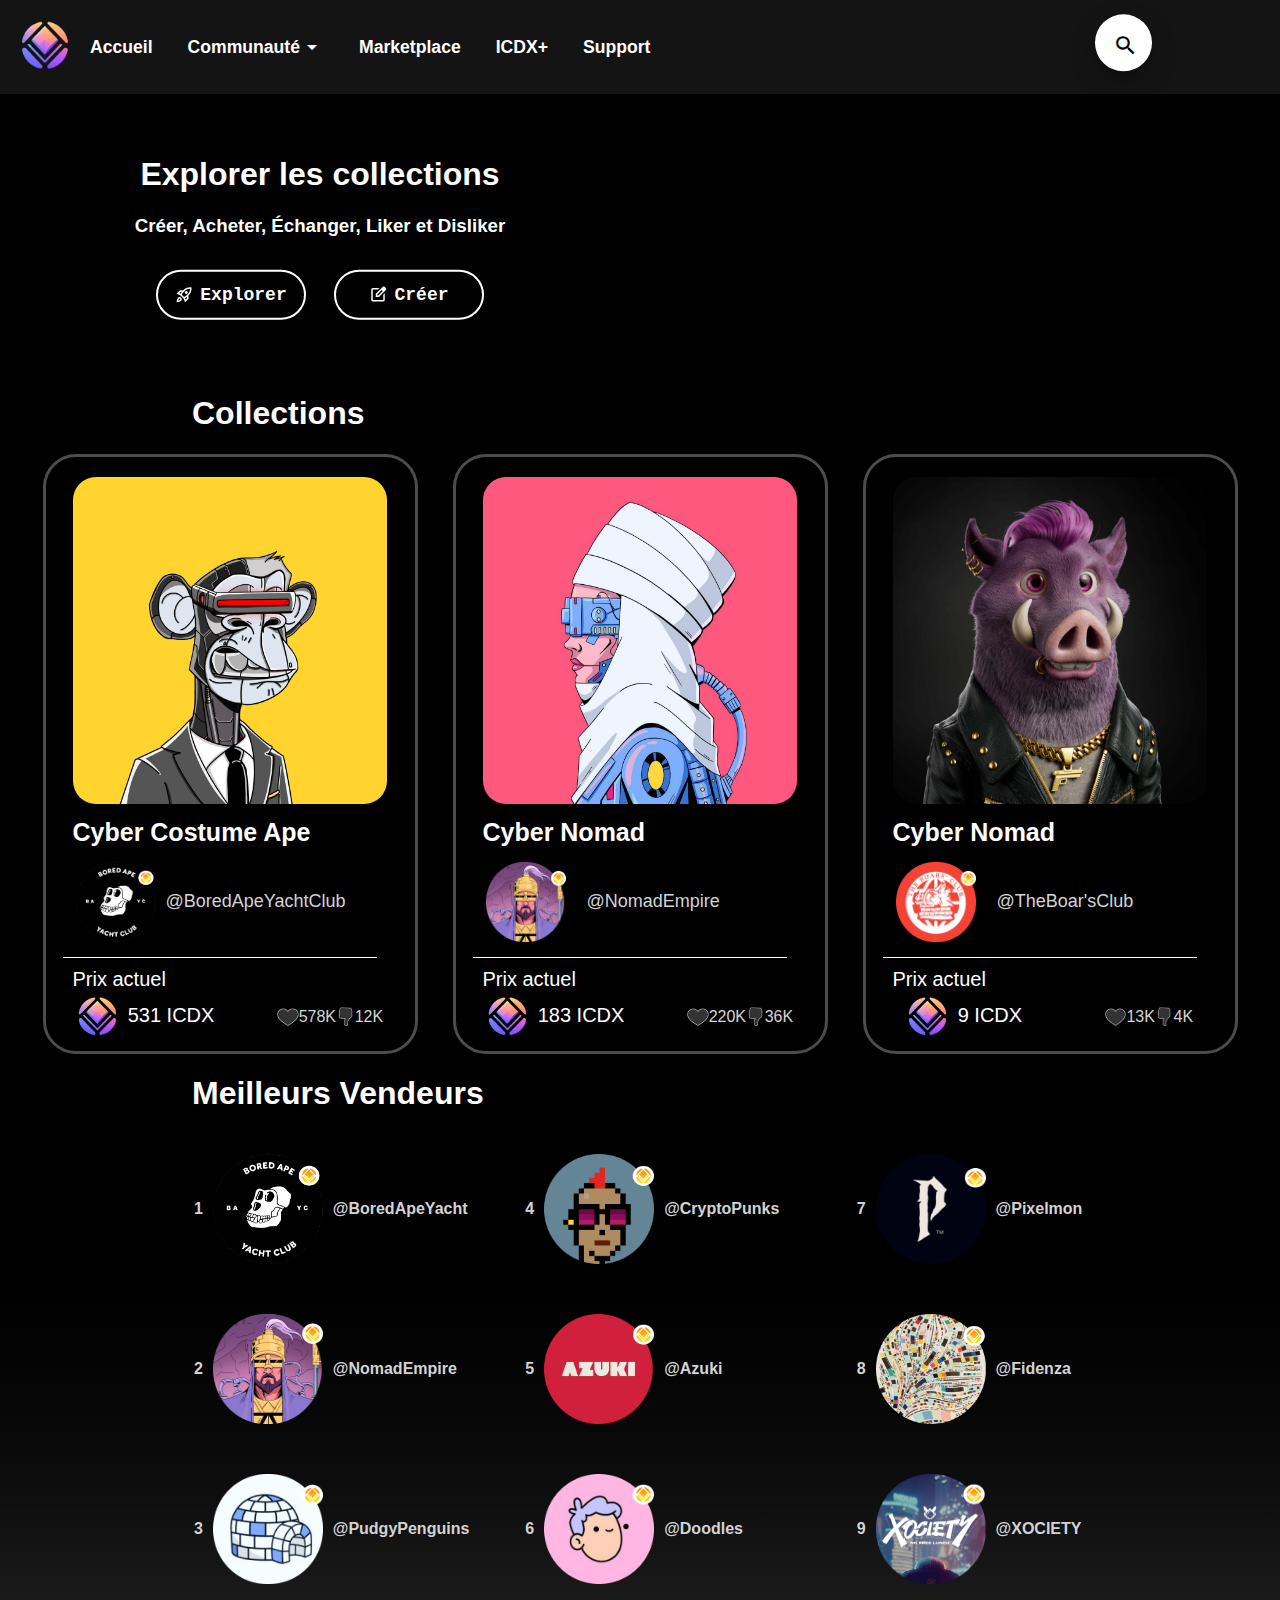
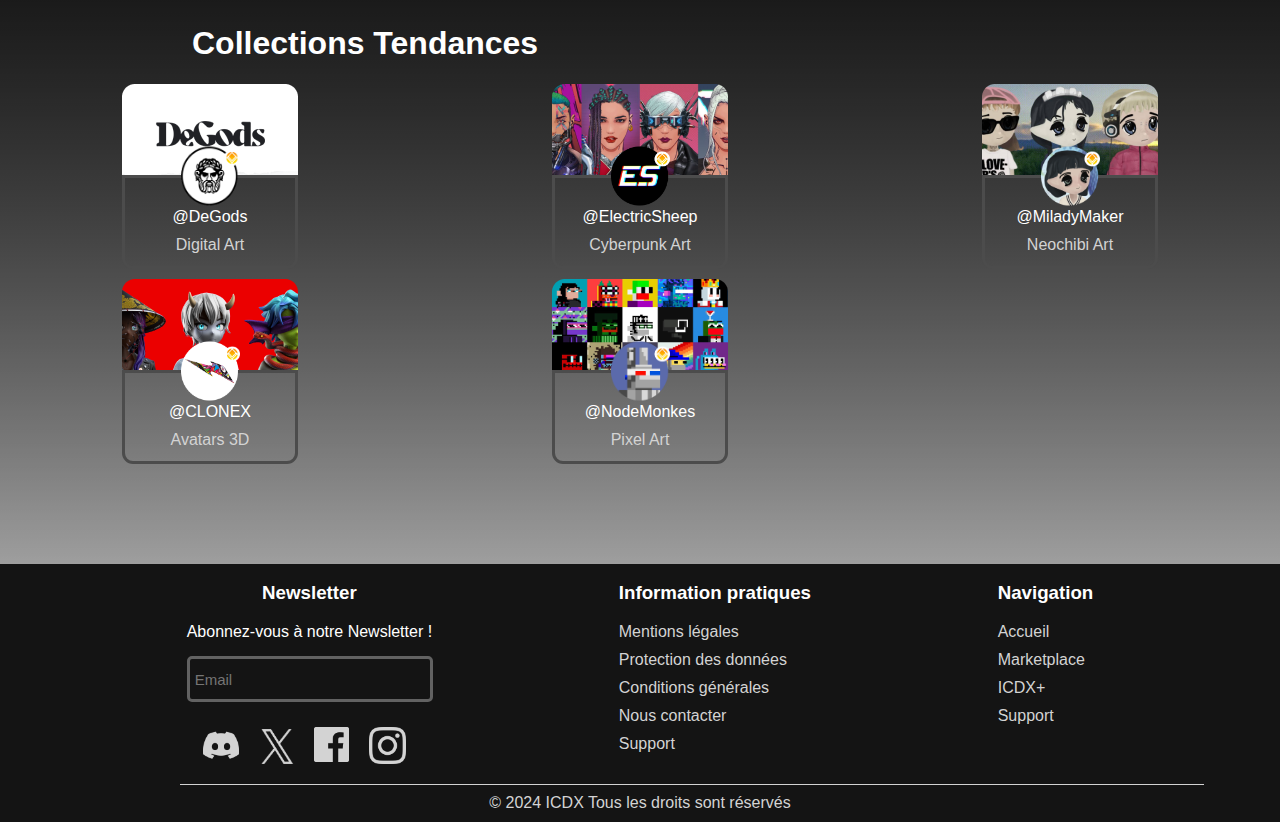
==== Marketplace.html @ ed49f135 "ICDX CODE" ====
<!DOCTYPE html>
<html lang="fr">

<head>
  <meta charset="UTF-8">
  <meta name="viewport" content="width=device-width, initial-scale=1.0">
  <title>ICDX Coin</title>
  <link rel="stylesheet" href="assets/css/Marketplace.css">
  <link href="https://fonts.googleapis.com/icon?family=Material+Icons" rel="stylesheet">
  <link rel="stylesheet"
    href="https://fonts.googleapis.com/css2?family=Material+Symbols+Outlined:opsz,wght,FILL,GRAD@20..48,100..700,0..1,-50..200" />
  <script src="assets/js/slider.js"></script>
  <script src="assets/js/dislike_like.js"></script>
  <script src="assets/js/vanilla-tilt.js"></script>


</head>

<body>

  

  <header class="background">
    <div class="background-flex">
      <img src="assets/img/logo.png" alt="menu hamburger" class="menu-hamburger">
      <div class="container_left">
        <a href="index.html">
        <img class="logocrypto1" src="assets/img/logocrypto.png" alt="logocrypto1">
        </a>
        <nav class="container_left-item">
          <a class="accueil" href="index.html">
            <p> Accueil </p>
          </a>
          <div class="dropdown">
            <a class="communauté" target="blank">Communauté
              <span class="material-icons dropdown_header_icon">
                arrow_drop_down
              </span>
            </a>
            <div class="dropdown-content">
              <div class="twitter-container logo-container">
                <img class="logoX" src="assets/img/x.svg" alt="logoX1">
                <a href="#" target="blank">
                  <span class="dropdown_text">Twitter</span>
                </a>
              </div>
              <div class="discord-container logo-container">
                <img class="logodiscord" src="assets/img/discord.svg" alt="discord1">
                <a href="#" target="blank">
                  <span class="dropdown_text">Discord</span>
                </a>
              </div>
            </div>
          </div>
          <a class="contacter" href="Marketplace.html">
            <p> Marketplace </p>
          </a>
          <a class="propos" href="ICDX+.html">
            <p> ICDX+ </p>
          </a>
          <a class="propos" href="support.html">
            <p> Support </p>
          </a>

        </nav>


      </div>
      <div class="container_right">
        <div class="box">
          <input type="text" placeholder="Rechercher...">
          <a href="#">
            <span class="material-icons logo_search">
              search
            </span>
          </a>
        </div>
      </div>
    </div>
    <nav class="navbar">
      <a href="#" class="logo"></a>
      <div class="nav-links">
        <ul class="nav-links-content">
          <li class="active"><a href="index.html">Accueil</a></li>
          <div class="line"></div>
          <li><a href="Marketplace.html">Marketplace</a></li>
          <div class="line"></div>
          <li><a href="ICDX+.html">ICDX+</a></li>
          <div class="line"></div>
          <li><a href="support.html">Support</a></li>
        </ul>
      </div>
    </nav>
  </header>







  <!-- <div class="video_market"></div>
   <div class="container_video"> <video class="polygon" src="assets/vid/low-poly_-_73592 (Original).mp4" autoplay loop></video> </div>
  <div class="videomarket_content"> </div>
    <h1> Explorer les collections </h1> 
    <p> Créer, Acheter, Echanger, Liker, Disliker c'est ce que vous chercher </p> -->



  <div class="container_video">
    <video class="video" src="assets/vid/low-poly_-_73592 (Original).mp4" autoplay loop></video>
    <div class="content_video">
      <h1 class="Explorer">Explorer les collections</h1>
      <h3>Créer, Acheter, Échanger, Liker et Disliker</h3>
      <div class="rocket_launcher logo_container">
        <button class="button_video"> <img class="logo_video" src="assets/img/rocket_launch.svg">
          <span class="rocket_launch_text"> Explorer </span>
          <button class="button_video"> <img class="logo_video" src="assets/img/create.svg"> <span
              class="rocket_launch_text"> Créer </span> </button>
      </div>
    </div>
  </div>




  <div class="section1"></div>
  <h1 class="section_text1">
    <span class="collection_text">Collections</span>
  </h1>



  <div class="overlay"></div>


  <div class="box_nft_main">
    <div class="box_nft">
      <img class="nft_ape" data-tilt src="assets/img/nftape.jpg">
      <h1 class="costume_ape"> Cyber Costume Ape </h1>
      <div class="icone_et_vendeur_icon">
        <img class="bored_ape_icon1" src="assets/img/boredapeyachtclub_icon.png">
        <div class="bored_ape_info">
          <a href="#">@BoredApeYachtClub</a>
        </div>
      </div>
      <div class="line"></div>
      <p class="price"> Prix actuel </p>
      <div class="prix_container">
        <div class="prix_content">
          <div class="prix_content2">
          <img class="etherum" src="assets/img/logocrypto.png">
          <p class="prix_font">531 ICDX</p>
        </div>
        </div>
        <div class="like_dislike">
          <img class="like2" src="assets/img/like.png">
          <p class="like_et_dislike"> 578K </p>
          <img class="dislike" src="assets/img/dislike.png">
          <p class="like_et_dislike"> 12K </p>
        </div>
      </div>
    </div>


    <div class="box_nft">
      <img class="nft_ape" data-tilt src="assets/img/nomad.jpg">
      <h1 class="costume_ape"> Cyber Nomad </h1>
      <div class="icone_et_vendeur_icon">
        <img class="bored_ape_icon" src="assets/img/nomadempire_icon.png">
        <div class="bored_ape_info">
          <a href="#">@NomadEmpire</a>
        </div>
      </div>
      <div class="line"></div>
      <p class="price"> Prix actuel </p>
      <div class="prix_container">
        <div class="prix_content2">
        <img class="etherum" src="assets/img/logocrypto.png">
        <p class="prix_font">183 ICDX</p>
      </div>
        <div class="like_dislike">
          <img class="like2" src="assets/img/like.png">
          <p class="like_et_dislike"> 220K </p>
          <img class="dislike" src="assets/img/dislike.png">
          <p class="like_et_dislike"> 36K </p>
        </div>
      </div>
    </div>
    <div class="box_nft">
      <img class="nft_ape" data-tilt src="assets/img/cochon.png">
      <h1 class="costume_ape"> Cyber Nomad </h1>
      <div class="icone_et_vendeur_icon">
        <img class="bored_ape_icon" src="assets/img/boarsclub_icon.png">
        <div class="bored_ape_info">
          <a href="#">@TheBoar'sClub</a>
        </div>
      </div>
      <div class="line"></div>
      <p class="price"> Prix actuel </p>
      <div class="prix_container">
        <div class="prix_content2">
        <img class="etherum" src="assets/img/logocrypto.png">
        <p class="prix_font">9 ICDX</p>
      </div>
        <div class="like_dislike">
          <img class="like2" src="assets/img/like.png">
          <p class="like_et_dislike"> 13K </p>
          <img class="dislike" src="assets/img/dislike.png">
          <p class="like_et_dislike"> 4K </p>
        </div>
      </div>
    </div>
  </div>
  <script src="https://code.jquery.com/jquery-3.7.1.js" integrity="sha256-eKhayi8LEQwp4NKxN+CfCh+3qOVUtJn3QNZ0TciWLP4="
    crossorigin="anonymous"></script>
  <script src="assets/js/tilt.jquery.js" type="text/javascript"></script>
  <script src="assets/js/overlay.js"></script>

  <div class="section1"></div>
  <h1 class="section_text">
    <span class="collection_text">Meilleurs Vendeurs</span>
  </h1>

  <div class="vendeur_container">
    <div class="vendeur_content">
      <div class="vendeur_numero">
        <span>1</span>
        <img class="vendeur_icon" src="assets/img/boredapeyachtclub_icon.png">
        <div class="vendeur_text">@BoredApeYacht</div>
      </div>
      <div class="vendeur_numero">
        <span>4</span>
        <img class="vendeur_icon" src="assets/img/Cryptopunks_icon.png">
        <div class="vendeur_text">@CryptoPunks</div>
      </div>
      <div class="vendeur_numero">
        <span>7</span>
        <img class="vendeur_icon" src="assets/img/Pixelmon_icon.png">
        <div class="vendeur_text">@Pixelmon</div>
      </div>
      <div class="vendeur_numero">
        <span>2</span>
        <img class="vendeur_icon" src="assets/img/iconnomadempire.png">
        <div class="vendeur_text">@NomadEmpire</div>
      </div>
      <div class="vendeur_numero">
        <span>5</span>
        <img class="vendeur_icon" src="assets/img/Azuki_icon.png">
        <div class="vendeur_text">@Azuki</div>
      </div>
      <div class="vendeur_numero">
        <span>8</span>
        <img class="vendeur_icon" src="assets/img/Fidenza_icon.png">
        <div class="vendeur_text">@Fidenza</div>
      </div>
      <div class="vendeur_numero">
        <span>3</span>
        <img class="vendeur_icon" src="assets/img/iglooicon.png">
        <div class="vendeur_text">@PudgyPenguins</div>
      </div>
      <div class="vendeur_numero">
        <span>6</span>
        <img class="vendeur_icon" src="assets/img/Doodles_icon.png">
        <div class="vendeur_text">@Doodles</div>
      </div>
      <div class="vendeur_numero">
        <span>9</span>
        <img class="vendeur_icon" src="assets/img/Xsociety_icon.png">
        <div class="vendeur_text">@XOCIETY</div>
      </div>
    </div>
  </div>

  <div class="section1"></div>
  <h1 class="section_text">
    <span class="collection_text">Collections Tendances</span>
  </h1>

  <div class="collection_tedance_main">
    <div class="collection_tendance">
      <div class="vendeur_bannière">
        <img src="assets/img/degods.png">
      </div>
      <img class="degods_icon" src="assets/img/degods_icon.png">
      <div class="vendeur_box">
        <a class="nom_vendeur" href="#">@DeGods</a>
        <p class="art">Digital Art</p>
      </div>
    </div>
    <div class="collection_tendance">
      <div class="vendeur_bannière">
        <img src="assets/img/ElectriSheep.png">
      </div>
      <img class="es_icon" src="assets/img/es_icon.png">
      <div class="vendeur_box">
        <a class="nom_vendeur" href="#">@ElectricSheep</a>
        <p class="art">Cyberpunk Art</p>
      </div>
    </div>
    <div class="collection_tendance">
      <div class="vendeur_bannière">
        <img src="assets/img/MildayMAKER.png">
      </div>
      <img class="milday_icon" src="assets/img/milday_icon.png">
      <div class="vendeur_box">
        <a class="nom_vendeur" href="#">@MiladyMaker</a>
        <p class="art">Neochibi Art</p>
      </div>
    </div>
    <div class="collection_tendance">
      <div class="vendeur_bannière">
        <img src="assets/img/CLONEX.png">
      </div>
      <img class="CLONEX_icon" src="assets/img/clonex_icon.png">
      <div class="vendeur_box">
        <a class="nom_vendeur" href="#">@CLONEX</a>
        <p class="art">Avatars 3D </p>
      </div>
    </div>
    <div class="collection_tendance">
      <div class="vendeur_bannière">
        <img src="assets/img/nodemonkes-ft-img 1.png">
      </div>
      <img class="node_icon" src="assets/img/node_icon.png">
      <div class="vendeur_box">
        <a class="nom_vendeur" href="#">@NodeMonkes</a>
        <p class="art">Pixel Art</p>
      </div>

    </div>
  </div>

  <script src="assets/js/hamburger.js"></script>


  <footer>
    <div class="container_footer">
      <div class="footer-content">
        <h3> Newsletter </h3>
        <p class="newsletter-text">Abonnez-vous à notre Newsletter !</p>
        <div class="section_box_nft">
          <span class="email_container">
            <img src="assets/img/send_arrow.png" class="send_arrow">
              <input class="email_text" type="text" placeholder="Email">
          </span> 
          <div class="logo_footer">
            <img class="logo_discord_footer" src="assets/img/logodiscord2.png">
            <img class="logo_X_footer" src="assets/img/logoX2.png">
            <img class="logo_facebook_footer" src="assets/img/iconmonstr-facebook-6-240.png">
            <img class="logo_instagram_footer" src="assets/img/iconmonstr-instagram-11-240.png">
          </div>
        </div>
      </div>
      <div class="footer-content">
        <h3> Information pratiques </h3>
        <ul class="footer_liste">
          <li> Mentions légales </li>
          <li> Protection des données </li>
          <li> Conditions générales </li>
          <li> Nous contacter </li>
          <li> Support</li>
        </ul>
      </div>
      <div class="footer-content">
        <h3 class="Navigation"> Navigation </h3>
        <ul class="footer_liste">
          <li> <a class="A" href="index.html">Accueil </a> </li>
          <li> <a class="M" href="Marketplace.html">Marketplace </a> </li>
          <li> <a class="I" href="ICDX+.html">ICDX+</a></li>
          <li> <a class="S" href="support.html">Support </a></li>
        </ul>
      </div>
    </div>

    <div class="bottom-divider"></div>
    <div class="copyright">
      <p> © 2024 ICDX Tous les droits sont réservés </p>
    </div>

  </footer>


</body>


<script src="assets/js/compteur.js"></script>

</html>
---- assets/css/Marketplace.css ----
html,
body {
  margin: 0;
  padding: 0;
  background: linear-gradient(to bottom, #000000, #000000, #00000000);
}

a {
  text-decoration: none;
  color: white
}

* {
  /*box-shadow: 0 0 0 3px red inset;*/
}


p {
  margin: 0;
}

.background {
  background-color: #141414;
  display: flex;
  justify-content: center;
  white-space: nowrap;

}

.email_container {
  position: relative;
}

.send_arrow {
  position: absolute;
  right: 5px;
  top: 50%;
  left: 85%;
  width: 10%;
  transform: translateY(-50%);
  cursor: pointer;
  display: none;
}



.background:hover {
  background-color: #141414;
  display: flex;
  justify-content: center;
  white-space: nowrap;

}

.prix_content2 {
  display: flex;
  align-items: center;
}

.background-flex {
  display: flex;
  width: 1436px;
  align-items: center;
}

.container_left {
  display: flex;
  align-items: center;
  padding: 20px 0px 20px 20px;
}


.container_left-item {
  cursor: pointer;
  gap: 35px;
  display: flex;
  text-decoration: none;
  color: #ffffff;
  font-family: "coolvetica rg", sans-serif;
  font-size: 1.1em;
  display: flex;
  justify-content: center;
  align-items: center;
  font-weight: bold;
  padding-left: 20px;

}




.container_right {
  display: flex;
  justify-content: flex-end;
  position: absolute;
  /* Positionnement absolu par rapport à son parent */
  right: 10%;
  /* Alignez le côté droit de la boîte avec le côté droit de son parent */
  top: 0%;
  /* Alignez le centre vertical de la boîte avec le centre vertical de son parent */
  transform: translateY(25%);
  /* Ajustez pour centrer verticalement */
}

.container_right2 {
  display: flex;
  justify-content: flex-end;
  position: absolute;
  /* Positionnement absolu par rapport à son parent */
  right: 10%;
  /* Alignez le côté droit de la boîte avec le côté droit de son parent */
  top: 0%;
  /* Alignez le centre vertical de la boîte avec le centre vertical de son parent */
  transform: translateY(50%);
}

.accueil:hover {
  background-color: white;
  color: black;
  border-radius: 0.5em;
  padding: 10px 10px 10px 10px;
  transition: 0.1s;
}

.contacter:hover {
  background-color: white;
  color: black;
  border-radius: 0.5em;
  padding: 10px 10px 10px 10px;
  transition: 0.1s;
}

.partenaires:hover {
  background-color: white;
  color: black;
  border-radius: 0.5em;
  padding: 10px 10px 10px 10px;
  transition: 0.1s;
}

.propos:hover {
  background-color: white;
  color: black;
  border-radius: 0.5em;
  padding: 10px 10px 10px 10px;
  transition: 0.1s;
}

.communauté {
  display: flex;
  align-items: center;
}

/* 
.container {
  display: flex;
  align-items: center;
  justify-content: center; 
  max-width: 1536px;
} */


.logocrypto1 {
  width: 50px;
  height: 50px;
}


.logoX {
  display: flex;
  cursor: pointer;
  width: 15px;
  height: 15px;
}

.logodiscord {
  display: flex;
  cursor: pointer;
  width: 20px;
  height: 20px;
}

.nav {
  margin: auto;
}

.menu {
  padding: 0;
  list-style: none;
  display: flex;
  justify-content: start;
  margin: 0;
  display: none;
}

.menu_item {
  /* Menu Design*/
  margin: 35px 10px;
  /* Ajoute une marge supérieure pour descendre les éléments <li> */
  background: #ffa77b;
  border-radius: 0.9em;
  cursor: pointer;
  display: flex;
}



/* The container <div> - needed to position the dropdown content */
.dropdown {
  position: relative;
  display: flex;
  justify-content: center;
}

/* Dropdown Content (Hidden by Default) */
.dropdown-content {
  display: none;
  top: 20px;
  position: absolute;
  background-color: #f9f9f9;
  width: 100%;
  box-shadow: 0px 8px 16px 0px rgba(0, 0, 0, 0.2);
  z-index: 1;
  right: 0;
  padding: 1px;
  opacity: 0;
  /* Ajout de l'opacité initiale à 0 */
  animation: dropdown 0.4s ease-in-out;
}



/* Links inside the dropdown */
.dropdown-content a {
  color: black;
  padding: 12px 16px;
  text-decoration: none;
  font-family: "coolvetica rg", sans-serif;
  display: block;
}

/* Change color of dropdown links on hover */
.dropdown-content a:hover {
  border-radius: 1em;
  text-emphasis: none;
  justify-content: center;
}

/* Show the dropdown menu on hover */
.dropdown:hover .dropdown-content {
  display: block;
  border-radius: 1em;

  opacity: 1
}

@keyframes dropdown {
  0% {
    opacity: 0;
  }

  50% {
    opacity: 0.5;
  }

  100% {
    opacity: 1;
  }
}



.dropdown_header_icon {
  /* flèche déroulant "Communauté */
  font-size: 20px;
  position: relative;
  right: 0%;
  transform: rotate(0deg);
  transition: 0.2s ease-in-out all;
}

.communauté:hover .dropdown_header_icon {
  transform: rotate(180deg);
}

.communauté:hover .dropdown {
  display: block;

}

.communauté a {
  display: flex;
}

.box {
  display: flex;
  align-items: center;
  background: #ffffff;
  border-radius: 30px;
  box-shadow: 0 10px 25px rgba(0, 0, 0, 0.3);
  padding: 9px 14px;
}

.box2 {
  display: flex;
  align-items: center;
  border-radius: 30px;
  display: none;
}


.box2 a .material-symbols-outlined {
  font-size: 40px;

}

.box:hover input {
  width: 250px;
  font-size: 15px;

}

input {
  border: none;
  outline: none;
  color: white;
  font-size: 15px;
}


.box input {
  width: 0;
  outline: none;
  border: none;
  font-weight: 500;
  transition: 0.8s;
  background: transparent;
}

.box a .material-icons {
  color: #000000;
  font-size: 25px;
  padding-top: 10px
}

/* Supprimez les classes logo-container, discord-container et twitter-container */

/* Ajoutez ces styles pour aligner les éléments à l'intérieur de chaque div */
.twitter-container,
.discord-container {
  display: flex;
  align-items: center;
}


/*.twitter-container .dropdown_text,
.discord-container .dropdown_text {
  margin-right: 25px; 
} 
*/

.twitter-container .dropdown_text,
/* Pour centrer verticalement le texte */
.discord-container .dropdown_text {
  display: flex;
  align-items: center;
  font-family: "coolvetica rg", sans-serif;
  font-size: 14px;
  color: black;
  font-weight: bold;
}


.twitter-container:hover {
  background: rgb(223, 223, 223);
  border: transparent;
  border-radius: 1em;
}

.discord-container:hover {
  background: rgb(223, 223, 223);
  border: transparent;
  border-radius: 0.9em;
}




.logo-container {
  display: flex;
  align-items: center;
  justify-content: center;
  transition: 0.3s;
}



.container_video {
  height: 280px;
  position: relative;
}

.video {
  width: 100%;
  height: 100%;
  object-fit: cover;
}

.content_video {
  position: absolute;
  top: 50%;
  left: 25%;
  transform: translate(-50%, -50%);
  color: rgb(0, 0, 0);
  text-align: center;
  width: 100%;

}

h1 {
  font-family: "coolvetica rg", sans-serif;
  color: white;

}

h3 {
  font-family: "coolvetica rg", sans-serif;
  color: white;
}


.rocket_launcher {
  align-items: center;
  justify-content: center;
  display: flex;
}

.button_video {
  border-radius: 100px;
  background: transparent none repeat scroll 0 0;
  border: 2px solid white;
  outline: none;
  color: black;
  height: 50px;
  width: 150px;
  font-family: "coolvetica rg", monospace;
  font-size: 20px;
  cursor: pointer;
  font-weight: bold;
  margin: 14px;
  transition: background-color 0.3s ease, border-color 0.3s ease;
  position: relative;
}

.button_video:hover {
  background: linear-gradient(150deg, #be59f6 0%, #6671ff 100%);
  border: 2px solid transparent;
}



.rocket_launch_text {
  align-items: center;
  justify-content: center;
  font-size: 18px;
  color: white;
}


.logo_video {
  width: 18px;
  cursor: pointer;
  vertical-align: middle;
  filter: invert(95%) sepia(0%) saturate(0%) hue-rotate(184deg) brightness(104%) contrast(104%);
  margin: 0px -5px 0px 0px;
}


/* adresse nft: https://i.seadn.io/s/raw/files/7a85d37759b6765a728412ccf6158a48.gif?auto=format&dpr=1&w=1920 */







.material-symbols-outlined {
  color: #fff;
  font-variation-settings:
    'FILL' 0,
    'wght' 400,
    'GRAD' 0,
    'opsz' 24
}



.section_text {
  display: flex;
  align-items: center;
  /* Pour aligner le texte et les icônes verticalement */
  margin-left: 15%;
  /* Ajustez la marge gauche selon vos préférences */
}

.section_text1 {
  display: flex;
  align-items: center;
  /* Pour aligner le texte et les icônes verticalement */
  margin-left: 15%;
  /* Ajustez la marge gauche selon vos préférences */
}

.collection_text {
  color: #ffffff;
  text-align: center;

}

.arrow_icon {
  margin-left: 965px;
  display: none;
}



.material-symbols-outlined {
  font-size: 24px;
  /* margin-left: 10px; */
  /* margin-top: 5px; */
  color: #fff;
  cursor: pointer;
}



.material-symbols-outlined:hover {
  color: #6671ff;
}

.box_nft_main {
  display: flex;
  background-color: #333333;
  flex-direction: row;
  justify-content: flex-start;
  gap: 35px;
  margin: 0px 0px 0px 280px;
}

.box_nft {
  max-width: 503px;
  height: 600px;
  width: 375px;
  border: 3px solid #4c4c4c;
  box-sizing: border-box;
  border-radius: 33px;
  text-align: center;
}



#box_nft {
  perspective: 15px;
}

#empty_box {
  transition: transform 0.5s;
  -webkit-transition: transform 0.5s;
}

#box_nft:hover {
  cursor: pointer;
}

.dropbtn {
  background-color: #141414;
  color: white;
  padding: 16px;
  font-size: 16px;
  border: none;
  cursor: pointer;
  display: none;
}


.empty_box {
  width: 100%;
  height: 100%;
  border: 3px solid #4c4c4c;
  box-sizing: border-box;
  border-radius: 33px;
  display: flex;
  flex-direction: column;
  align-items: baseline;
  justify-content: flex-start;
}

.empty_box2 {
  width: 100%;
  height: 100%;
  border: 3px solid #4c4c4c;
  box-sizing: border-box;
  border-radius: 33px;
  display: flex;
  flex-direction: column;
  align-items: baseline;
  justify-content: flex-start;
}

.empty_box3 {
  width: 100%;
  height: 100%;
  border: 3px solid #4c4c4c;
  box-sizing: border-box;
  border-radius: 33px;
  display: flex;
  flex-direction: column;
  align-items: baseline;
  justify-content: flex-start;
}

.nft_ape {
  height: 55%;
  width: 85%;
  border-radius: 23px;
  transform-style: preserve-3d;
  margin: 20px 0px 0px 0px;
}

.nft_ape:hover {
  transform: translateZ(20px) scaleY(1);
  transform-style: preserve-3d;
}



.costume_ape {
  margin: 10px 0px 15px 27px;
  font-size: 25px;
  font-family: "coolvetica rg", sans-serif;
  display: flex;
}


.icone_et_vendeur_icon {
  display: flex;
  padding: 0px 0px 15px 30px;
  /* gap: 0px; */
  /* align-content: center; */
  /* flex-direction: row; */
}

.bored_ape_icon1 {
  height: 80px;
  width: 80px;
  padding: 0px 10px 0px 0px;
}

.bored_ape_icon {
  height: 80px;
  width: 80px;
  margin: 0px 21px 0px 0px;
}


.bored_ape_info {
  display: flex;
  align-items: center;
  margin-left: 0px;
  /* Ajustez la marge à votre convenance */
}

.bored_ape_info a {
  text-decoration: none;
  color: #D3D3D3;
  font-family: "coolvetica rg", sans-serif;
  font-size: 18px;
  /* Ajustez la taille de la police à votre convenance */
}

.bored_ape_info a:hover {
  color: #6671ff;
}

.line {
  height: 1px;
  width: 312px;
  background-color: #ffffff;
  margin: 15px 0px 10px 0px;
  position: relative;
  left: 0;
  right: 0;
  width: 85%;
  display: flex;
  margin: 0 auto;
  justify-content: center;
}

.price {
  font-size: 20px;
  color: white;
  font-family: "coolvetica rg", sans-serif;
  margin: 10px 0px 15px 27px;
  display: flex;
}

.prix_container {
  display: flex;
  align-items: center;
  justify-content: space-around;
  margin: -10px 0px 0px 0px;
}

.prix_font {
  font-family: "coolvetica rg", sans-serif;
  font-size: 20px;
  color: white;
}

.etherum {
  height: 40px;
  padding: 0px 10px 0px 0px;
}

.etherum2 {
  height: 40px;
  padding: 0px 10px 0px 0px;
}

.prix_content {
  display: flex;
  align-items: center;
}


.boredape_seller_icon {
  height: 110px;
  width: 110px;
  padding: 0px 10px 0px 10px;
}

.like_dislike {
  display: flex;
  align-items: flex-end;
}



.like_et_dislike {
  color: #D3D3D3;
  font-family: "coolvetica rg", sans-serif;
}

.like_et_dislike1 {
  color: #D3D3D3;
  font-family: "coolvetica rg", sans-serif;
}

.like {
  height: 20px;
  margin: 0px 2px 1px 65px;
  cursor: pointer;
}

.like1 {
  height: 20px;
  margin: 0px 2px 1px 30px;
  cursor: pointer;
}

.like2 {
  height: 20px;
  /* margin: 0px 2px 1px 80px; */
  cursor: pointer;
}


.like3 {
  height: 20px;
  margin: 0px 2px 1px 50px;
  cursor: pointer;
}


.dislike {
  height: 20px;
  margin: 0px 2px 0px 2px;
  cursor: pointer;
}


.vendeur_icon {
  height: 110px;
  width: 110px;
  padding: 0px 10px 0px 10px;
}


.vendeur_text {
  color: #D3D3D3;
  font-family: "coolvetica rg", sans-serif;
  font-size: 16px;
  /* width: 56px; */
  text-align: center;
}


.vendeur_text:hover {
  cursor: pointer;
  color: #6671ff;
}


.vendeur_content {
  display: grid;
  grid-template-columns: repeat(3, 1fr);
  gap: 10px;
  margin: 0 auto;
}



.vendeur_numero {
  display: flex;
  text-align: center;
  color: #D3D3D3;
  font-weight: bold;
  font-family: "coolvetica rg", sans-serif;
  height: 150px;
  margin: 0px 0px 0px 46px;
  align-items: center;
  /* flex-direction: row;*/
}

.vendeur_container {
  display: flex;
  /* gap: 20px; */
  /* margin: 0px 0px 0px 0px; */
  justify-content: space-around;
}


.collection_tedance_main {
  display: flex;
  justify-content: center;
  /* Pour centrer horizontalement */
  align-items: center;
  /* Pour centrer verticalement */
  padding: 0px 0px 100px 0px;
}

.collection_tendance {
  position: relative;
  display: flex;
  flex-direction: column;
  /* Pour placer les éléments en colonne */
  align-items: center;
  /* Pour centrer horizontalement */
  margin: 0 52px;
}



.vendeur_box {
  border: 3px solid #4c4c4c;
  height: 88px;
  width: 170px;
  border-bottom-right-radius: 11px;
  border-bottom-left-radius: 11px;
  margin-top: -15px;
}

.vendeur_bannière {
  margin-bottom: 10px;
  /* Ajouter de l'espace en dessous de vendeur_bannière */
}

.degods_icon {
  position: absolute;
  height: 59px;
  width: 59px;
  top: 189%;
  top: 50%;
  transform: translateY(-50%);
}

.es_icon {
  position: absolute;
  height: 59px;
  width: 59px;
  top: 50%;
  transform: translateY(-50%);
}

.milday_icon {
  position: absolute;
  height: 59px;
  width: 59px;
  top: 50%;
  transform: translateY(-50%);
}

.CLONEX_icon {
  position: absolute;
  height: 59px;
  width: 59px;
  top: 50%;
  transform: translateY(-50%);
}

.node_icon {
  position: absolute;
  height: 59px;
  width: 59px;
  top: 50%;
  transform: translateY(-50%);
}

.nom_vendeur {
  font-family: "coolvetica rg", sans-serif;
  display: flex;
  justify-content: center;
  flex-direction: row;
  margin: 30px 0px 10px 0px;
  color: white;
}

.nom_vendeur:hover {
  color: #6671ff;
}

.art {
  font-family: "coolvetica rg", sans-serif;
  display: flex;
  justify-content: center;
  flex-direction: row;
  color: #D3D3D3;
}



.bottom-divider {
  position: absolute;
  left: 180px;
  width: 80%;
  height: 1px;
  background-color: #D3D3D3;
  justify-content: center;
  align-items: center;
  display: flex;
}




.empty_box_footer input {
  width: 100%;
  height: 45px;
  border: none;
  /* Supprime la bordure */
  border-radius: 5px;
  background-color: transparent;
  /* Rend le fond transparent */
  color: white;
  /* Couleur du texte */
  padding-left: 10px;
  /* Ajoute un peu de marge à gauche pour l'alignement */
}

footer {
  background-color: #141414
    /* Couleur de fond bleue */
}


.container_footer {
  display: flex;
  flex-direction: row;
  align-items: flex-start;
  justify-content: space-evenly;
  padding: 0px 0px 15px 0px;
}

.footer-content {
  font-family: "coolvetica rg", sans-serif;
  color: white;
  text-align: center;
}


.footer-content ul {
  text-align: center;
}

.footer_liste a {
  color: #D3D3D3;
}



.footer_liste {
  font-family: "coolvetica rg", sans-serif;
  color: #D3D3D3;
  padding: 0;

}

.footer_liste2 li {
  margin-bottom: 0px;
  /* Ajoute une marge en bas de chaque élément de liste pour l'espacement vertical */
}


.footer_liste li {
  width: auto;
  text-align: center;
  list-style-type: none;
  /* Supprime les puces des listes */
  position: relative;
  margin-top: 10px;
  display: flex;
}

.A:hover {
  text-decoration: underline;
}

.M:hover {
  text-decoration: underline;
}

.I:hover {
  text-decoration: underline;
}

.S:hover {
  text-decoration: underline;
}


.logo_footer {
  margin-top: 25px;
  display: flex;
  /* Utilisez flexbox pour aligner les icônes horizontalement */
  justify-content: center;
  /* Centrez les icônes horizontalement */
}


.logo_discord_footer,
.logo_X_footer,
.logo_facebook_footer,
.logo_instagram_footer {
  margin: 0 15px 0 5px;
}


.email_text {
  border: transparent;
  outline: none;
  border: 3px solid #626262;
  background-color: transparent;
  border-radius: 5px;
  /* opacity: 20%; */
  width: 96%;
  height: 40px;
  font-size: 15px;
  padding: 0px 0px 0px 5px;
}



.logo_discord_footer {
  height: 40px;
  color: white;
  cursor: pointer;
}

.logo_X_footer {
  height: 35px;
  width: 35px;
  color: white;
  cursor: pointer;
  margin-top: 2px;
}

.logo_facebook_footer {
  height: 35px;
  width: 35px;
  color: white;
  cursor: pointer;
}

.logo_instagram_footer {
  height: 37px;
  color: white;
  cursor: pointer;
}

.copyright {
  font-family: "coolvetica rg", sans-serif;
  color: #D3D3D3;
  text-align: center;
  padding: 10px 0px 10px 0px;

}

.overlay {
  position: fixed;
  top: 0;
  left: 0;
  width: 100%;
  height: 100%;
  background-color: rgba(0, 0, 0, 0.5);
  /* Couleur semi-transparente */
  display: none;
  /* Par défaut, caché */
}

.newsletter-text {
  margin: 0px 0px 15px 0px;
}

.navbar {
  width: 100%;
  position: absolute;
  padding: 50px;
  display: flex;
  justify-content: space-between;
  box-sizing: border-box;
  align-items: center;
  display: none;
}

.navbar a {
  list-style-type: none;
  display: none;

}

.navbar {
  font-size: 2em;
  font-weight: bold;
}

.logo {
  display: none;
}



.navbar .nav-links ul {
  display: flex;
}

.navbar .nav-links ul li {
  margin: 0 25px;
}

.navbar .nav-links ul li.active a {
  color: white;
  font-weight: 500;
  font-family: "coolvetica rg", sans-serif;
}

.navbar .nav-links ul li a {
  color: white;
  font-weight: 500;
  margin: 0px 0px 0px 0px;
  font-family: "coolvetica rg", sans-serif;
}

.nav-links-content {
  list-style-type: none;
  padding: 0px;
}

.navbar .menu-hamburger {
  display: none;
  position: absolute;
  left: 250px;
  top: 50px;
  width: 35px;
}

.menu-hamburger {
  display: none;
}





@media only screen and (max-width: 1023px) {

  .Explorer {
    font-size: 25px;
  }

  .send_arrow {
    display: block;
  }

  .section_text {
    display: flex;
    margin-left: 0%;
  }

  .collection_text {
    color: #ffffff;
    /* text-align: center; */
    font-size: 27.4px;
    margin: 0 auto;
  }

  .container_left {
    display: flex;
    align-items: center;
    gap: 15px;
    /* Ajout d'un espacement entre les éléments de la navigation */
    padding: 20px;
  }

  .container_left-item {
    margin: 0;
    /* Suppression de la marge pour un alignement plus propre */
    padding: 10px;
    /* Ajout d'un espace intérieur pour une meilleure lisibilité */
    display: none;
  }

  .container_right {
    display: none;
    /* Cacher la partie droite de la navigation */
  }

  .container_footer {
    display: flex;
    flex-direction: column;
    padding: 0px 0px 0px 0px;
    align-items: center;
}


  .Navigation {
    padding: 0px 100px 0px 0px;
  }

  .prix_content {}



  .box2 {
    display: flex;
    justify-content: center;
    flex-direction: center;
  }

  .material-symbols-outlined {
    background-color: transparent;
    color: red;
    padding: 0;
    font-size: 1.5rem;
    border: none;
    cursor: pointer;
    position: relative;
    text-transform: uppercase;
  }

  .dropdown-content {
    display: none;
    position: absolute;
    background-color: var(--color2);
    /* Assurez-vous de définir la couleur appropriée */
    min-width: 160px;
    box-shadow: 0px 8px 16px 0px rgba(0, 0, 0, 0.2);
    z-index: 1;
    top: 100%;
    /* Ajustement de la position verticale */
    right: 0;
    /* Alignement à droite */
  }

  .dropdown-content a {
    color: red;
    padding: 12px 16px;
    text-decoration: none;
    display: block;
  }

  .dropdown-content a:hover {
    background-color: var(--color1);
  }

  .box2:hover .dropdown-content {
    display: block;
  }

  .content_video {
    top: 50%;
    /* Centrage vertical */
    left: 50%;
    /* Centrage horizontal */
    transform: translate(-50%, -50%);
    /* Centrage horizontal et vertical */
    position: absolute;
  }

  .box_nft_main {
    display: flex;
    flex-direction: column;
    gap: 35px;
    align-items: center;
    margin: 0px 0px 0px 0px;
    background: linear-gradient(to bottom, #000000, #000000, #00000000);
  }

  .section_text1 {
    display: flex;
    align-items: center;
    margin-left: 0%; 
    justify-content: center;
}

  .box_nft {
    max-width: 503px;
    /* height: 600px; */
    /* width: 375px; */
    border-radius: 20px;
  }


  .arrow_icon {
    display: none;
  }


  .vendeur_container {
    display: flex;
    margin-left: 0px;
    justify-content: center;
  }

  .vendeur_numero {
    /* display: flex; */
    /* text-align: center; */
    /* align-items: center; */
    /* justify-content: center; */
    color: #D3D3D3;
    font-weight: bold;
    font-family: "coolvetica rg", sans-serif;
    margin: 0px 0px 0px 0px;
    /* height: 150px; */
  }

  .vendeur_text {
    color: #D3D3D3;
    /* font-family: "coolvetica rg", sans-serif; */
    /* font-size: 16px; */
    /* width: 56px; */
    /* text-align: center; */
  }

  .collection_tedance_main {
    display: grid;
    justify-content: center;
    align-items: center;
    padding: 0px 0px 100px 0px;
    gap: 20px;
  }

  .vendeur_content {
    display: grid;
    grid-template-columns: repeat(1, 1fr);
    gap: 10px;
  }

  .bottom-divider {
    position: relative;
    left: 0;
    right: 0;
    width: 80%;
    display: flex;
    margin: 0 auto;
    justify-content: center;
  }

  footer {}

  .empty_box {}

  .box_nft {
    width: 100%;
    height: 100%;
    border: 3px solid #4c4c4c;
    box-sizing: border-box;
    border-radius: 33px;
  }

  .like_et_dislike {
    color: #D3D3D3;
    font-family: "coolvetica rg", sans-serif;
  }

  .like_dislike {
    margin: 0px 0px 0px -70px;
    display: flex;
  }

  .newsletter-text {
    margin: 0px 0px 15px 0px;
  }

  .bored_ape_info a {
    font-size: 15px;
    font-family: "coolvetica rg", sans-serif;
    font-weight: bold;
  }

  .prix_font {
    font-size: 16px;
    font-family: "coolvetica rg", sans-serif;
    font-weight: bold;
  }

  .prix_container {
    display: flex;
    margin: -10px 20px 10px 20px;
    /* gap: 115px; */
    justify-content: space-between;
}


  .like_dislike {
    display: flex;
  }

  .like {
    height: 20px;
    margin: 0px 2px 1px 80px;
    cursor: pointer;
  }

  .like3 {
    height: 20px;
    margin: 0px 2px 1px 80px;
    cursor: pointer;
  }

  .navbar {
    display: block;
  }

  .nav-links ul {
    flex-direction: column;
    display: flex;
    align-items: center;
  }

  .nav-links {
    top: 89px;
    visibility: hidden;
    opacity: 0;
    position: absolute;
    background-color: #141414bd;
    -webkit-backdrop-filter: blur(10px)!important;
    backdrop-filter: blur(10px)!important;
    width: 100vw;
    height: 100vh;
    display: flex;
    justify-content: center;
    align-items: center;
    transition: opacity 0.3s;
    z-index: 10000;
    outline: none;
}

  .nav-links.mobile-menu {
    visibility: initial;
    opacity: 1;
  }


  .navbar .menu-hamburger {
    display: block;
  }

  .navbar {
    padding: 0;
  }

  .navbar .nav-links ul li {
    margin: 25px 0;
    font-size: 1.2em;
  }

  .navbar .menu-hamburger {
    display: block;
    position: absolute;
    left: 0;
    top: 0;
    width: 35px;
  }


  .navbar a {
    display: block;
  }

  .menu-hamburger {
    display: block;
    height: 40px;
    padding: 20px;
  }

  .background-flex {
    position: relative;
    display: flex;
    width: 1436px;
    align-items: center;
    flex-direction: row-reverse;
    justify-content: space-between;
  }


  .vendeur_numero:nth-child(1) { order: 1; }
  .vendeur_numero:nth-child(4) { order: 2; }
  .vendeur_numero:nth-child(7) { order: 3; }
  .vendeur_numero:nth-child(2) { order: 4; }
  .vendeur_numero:nth-child(5) { order: 5; }
  .vendeur_numero:nth-child(8) { order: 6; }
  .vendeur_numero:nth-child(3) { order: 7; }
  .vendeur_numero:nth-child(6) { order: 8; }
  .vendeur_numero:nth-child(9) { order: 9; }


}


@media only screen and (min-width: 1024px) {

  .box_nft_main {
    display: flex;
    background: linear-gradient(to bottom, #000000, #000000, #00000000);
    flex-direction: row;
    gap: 35px;
    margin: 0px 0px 0px 0px; 
    justify-content: center;
    align-items: center;
}

.collection_tedance_main {
  /* display: flex; */
  /* justify-content: center; */
  /* align-items: center; */
  /* padding: 0px 0px 100px 0px; */
  display: grid;
  grid-template-columns: repeat(3, 1fr);
  gap: 10px;
}

.container_left {
  display: flex;
  align-items: center;
  padding: 20px 0px 20px 20px;
}

.line {
  height: 1px;
  width: 312px;
  background-color: #ffffff;
  /* margin: 18px 0px 10px 0px; */
  position: relative;
  left: -10px;
  right: 0;
  width: 85%;
  display: flex;
  /* margin: 20px 0px 10px 20px; */
  justify-content: center;
}


}

@media only screen and (min-width: 1382px) {
  .collection_tedance_main {
    display: flex; 
    justify-content: center; 
    align-items: center; 
    padding: 0px 0px 100px 0px; 
  }
  

}









/* order-radius: 1em;
    background-color: #ffffff;
    border: none;
    outline: none;
    color: black;
    height: 50px;
    width: 505px;
    font-family: "coolvetica rg", sans-serif;
    font-size: 25px;
    cursor: pointer;
    font-weight: 550;







/*.video_container {
  position: relative;
  height: 280px; 
}

.video_overlay {
  position: absolute;
  top: 50%;
  left: 50%;
  transform: translate(-50%, -50%);
  text-align: left;
  color: rgb(0, 0, 0);
  z-index: 1; 
}

.polygon {
    width: 100%;
    height: 100%;
    object-fit:cover
}

/*
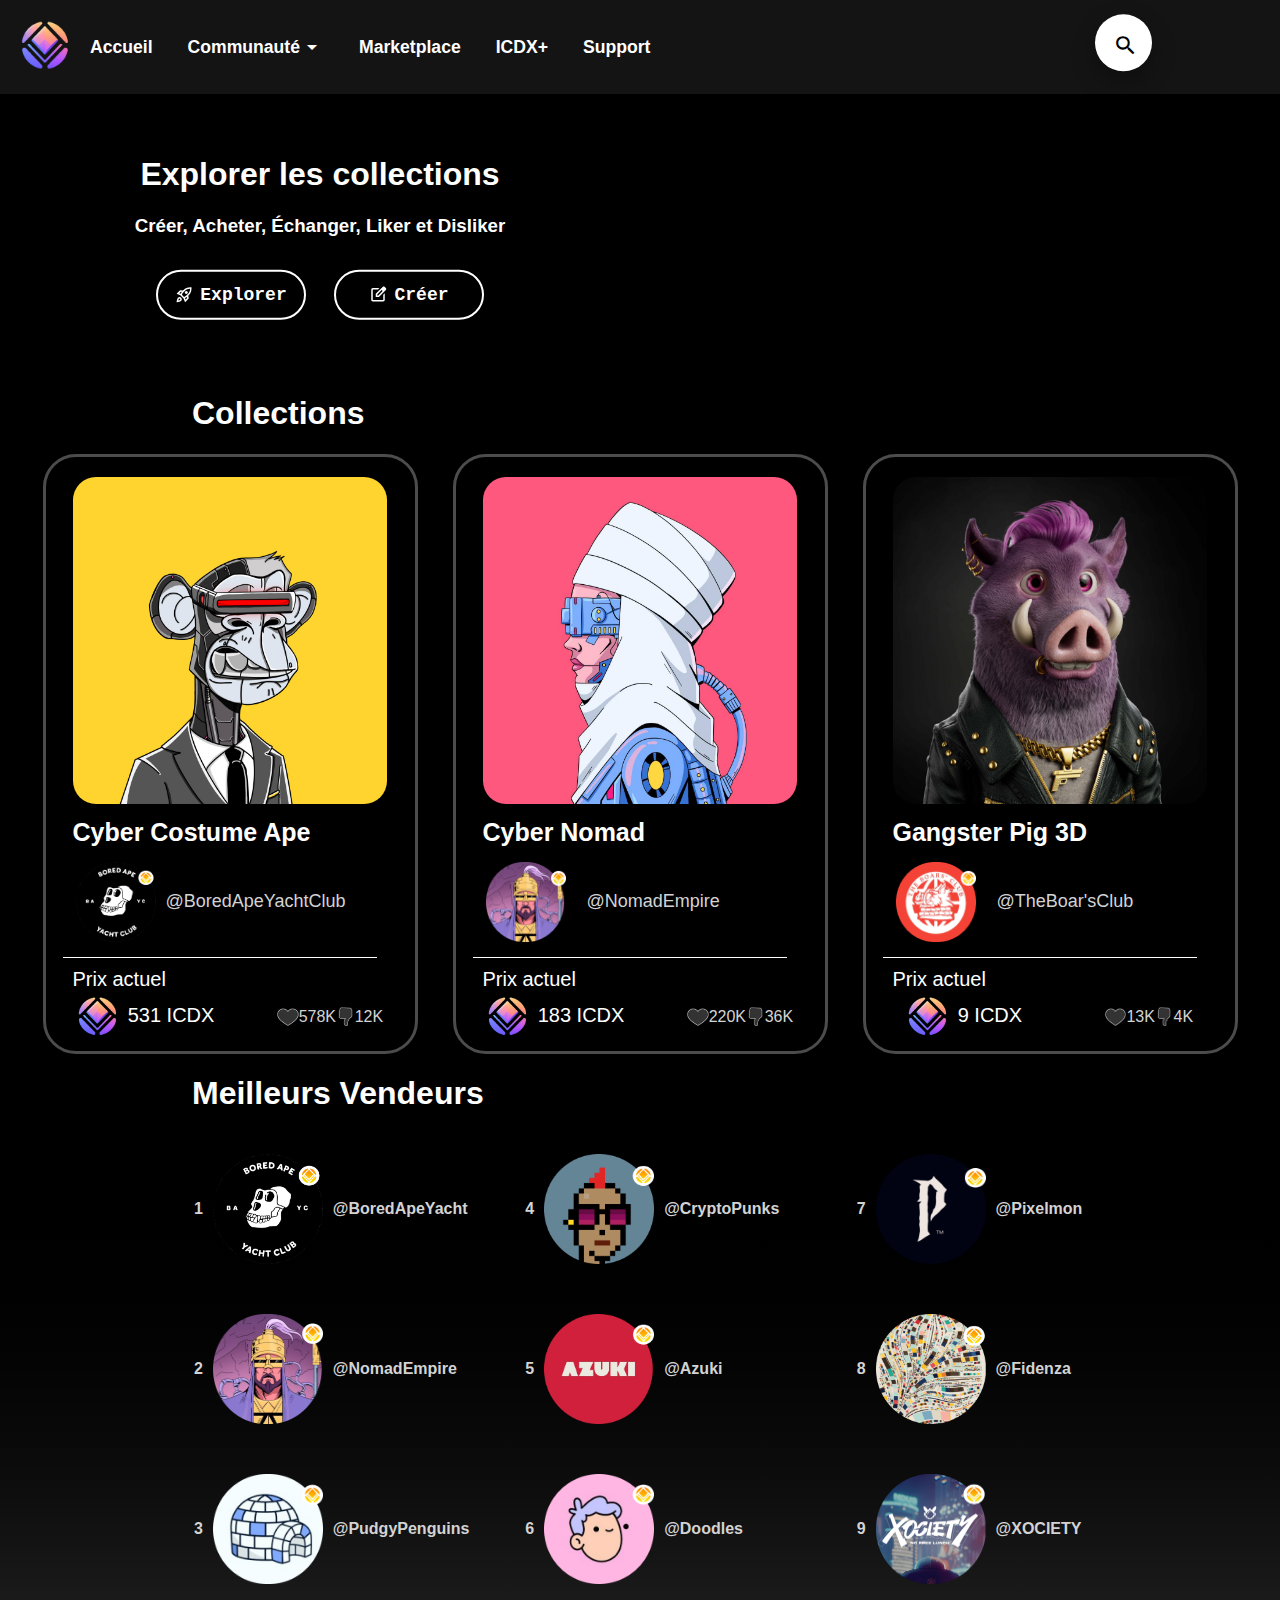
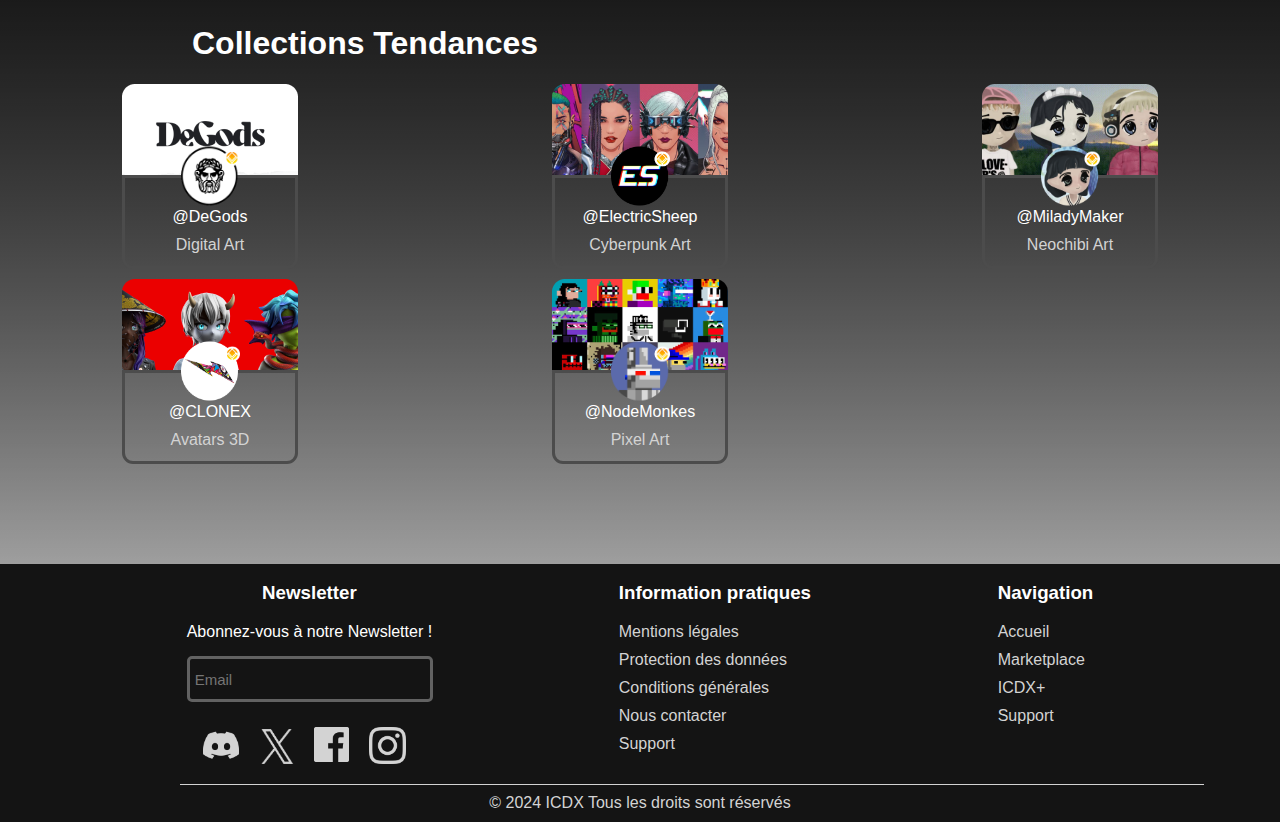
==== commit 3ea1374c: "Update Marketplace.html" ====
--- a/Marketplace.html
+++ b/Marketplace.html
@@ -12,6 +12,7 @@
   <script src="assets/js/slider.js"></script>
   <script src="assets/js/dislike_like.js"></script>
   <script src="assets/js/vanilla-tilt.js"></script>
+
 
 
 </head>
@@ -108,8 +109,8 @@
 
 
   <div class="container_video">
-    <video class="video" src="assets/vid/low-poly_-_73592 (Original).mp4" autoplay loop></video>
-    <div class="content_video">
+    <video class="video" src="assets/vid/low-poly_-_73592 (Original).mp4" autoplay muted></video>
+    <div class="content_video"> 
       <h1 class="Explorer">Explorer les collections</h1>
       <h3>Créer, Acheter, Échanger, Liker et Disliker</h3>
       <div class="rocket_launcher logo_container">
@@ -120,6 +121,7 @@
       </div>
     </div>
   </div>
+
 
 
 
@@ -189,7 +191,7 @@
     </div>
     <div class="box_nft">
       <img class="nft_ape" data-tilt src="assets/img/cochon.png">
-      <h1 class="costume_ape"> Cyber Nomad </h1>
+      <h1 class="costume_ape"> Gangster Pig 3D </h1>
       <div class="icone_et_vendeur_icon">
         <img class="bored_ape_icon" src="assets/img/boarsclub_icon.png">
         <div class="bored_ape_info">
@@ -212,10 +214,9 @@
       </div>
     </div>
   </div>
-  <script src="https://code.jquery.com/jquery-3.7.1.js" integrity="sha256-eKhayi8LEQwp4NKxN+CfCh+3qOVUtJn3QNZ0TciWLP4="
-    crossorigin="anonymous"></script>
-  <script src="assets/js/tilt.jquery.js" type="text/javascript"></script>
-  <script src="assets/js/overlay.js"></script>
+
+  
+  
 
   <div class="section1"></div>
   <h1 class="section_text">
@@ -384,6 +385,23 @@
 </body>
 
 
+<script src="assets/js/disable-mobile.js"></script>
 <script src="assets/js/compteur.js"></script>
 
-</html>+
+  <script>
+    window.addEventListener('load', function() {
+      document.querySelector('.video').play();
+    });
+  </script>
+  
+
+  
+</html>
+
+
+
+
+
+
+
--- a/assets/css/Marketplace.css
+++ b/assets/css/Marketplace.css
@@ -404,6 +404,11 @@
   width: 100%;
   height: 100%;
   object-fit: cover;
+  
+}
+
+.video::-webkit-media-controls-start-playback-button {
+    display: none;
 }
 
 .content_video {
@@ -1640,4 +1645,4 @@
     object-fit:cover
 }
 
-/*+/*
